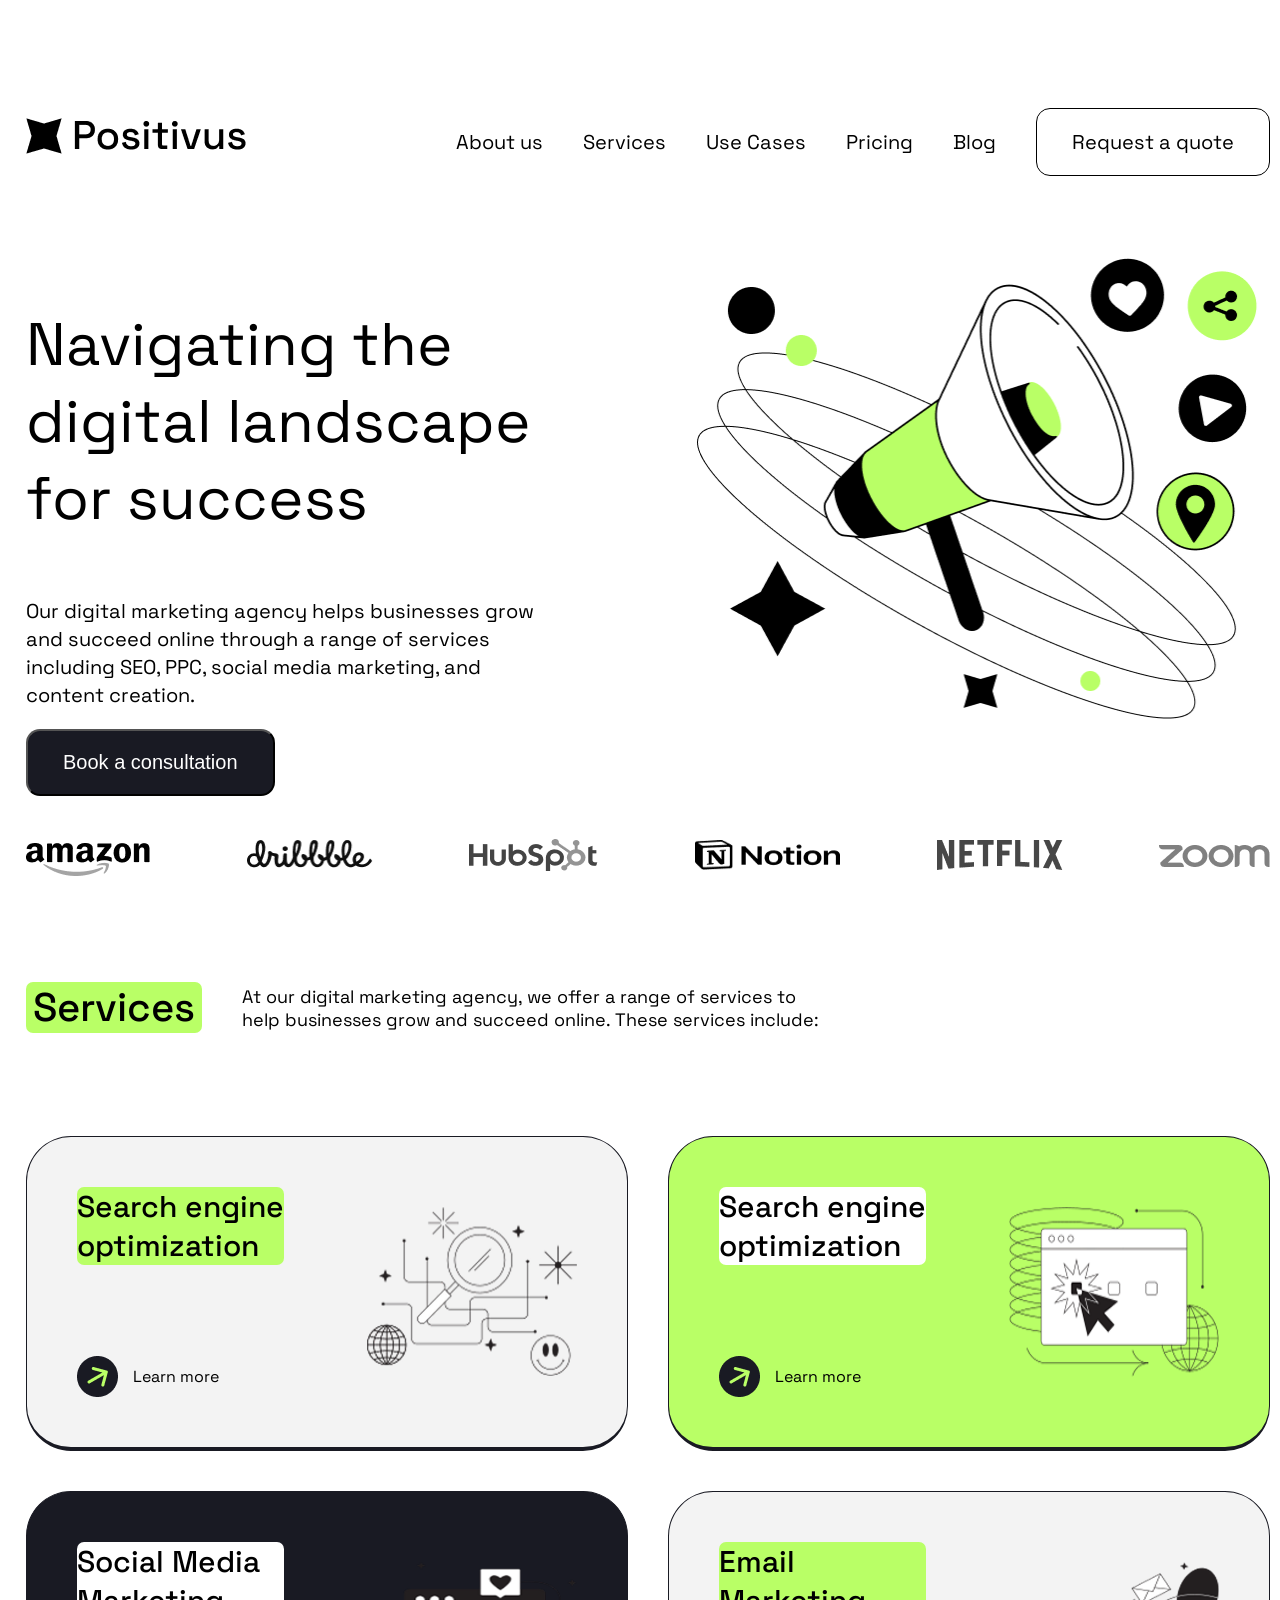
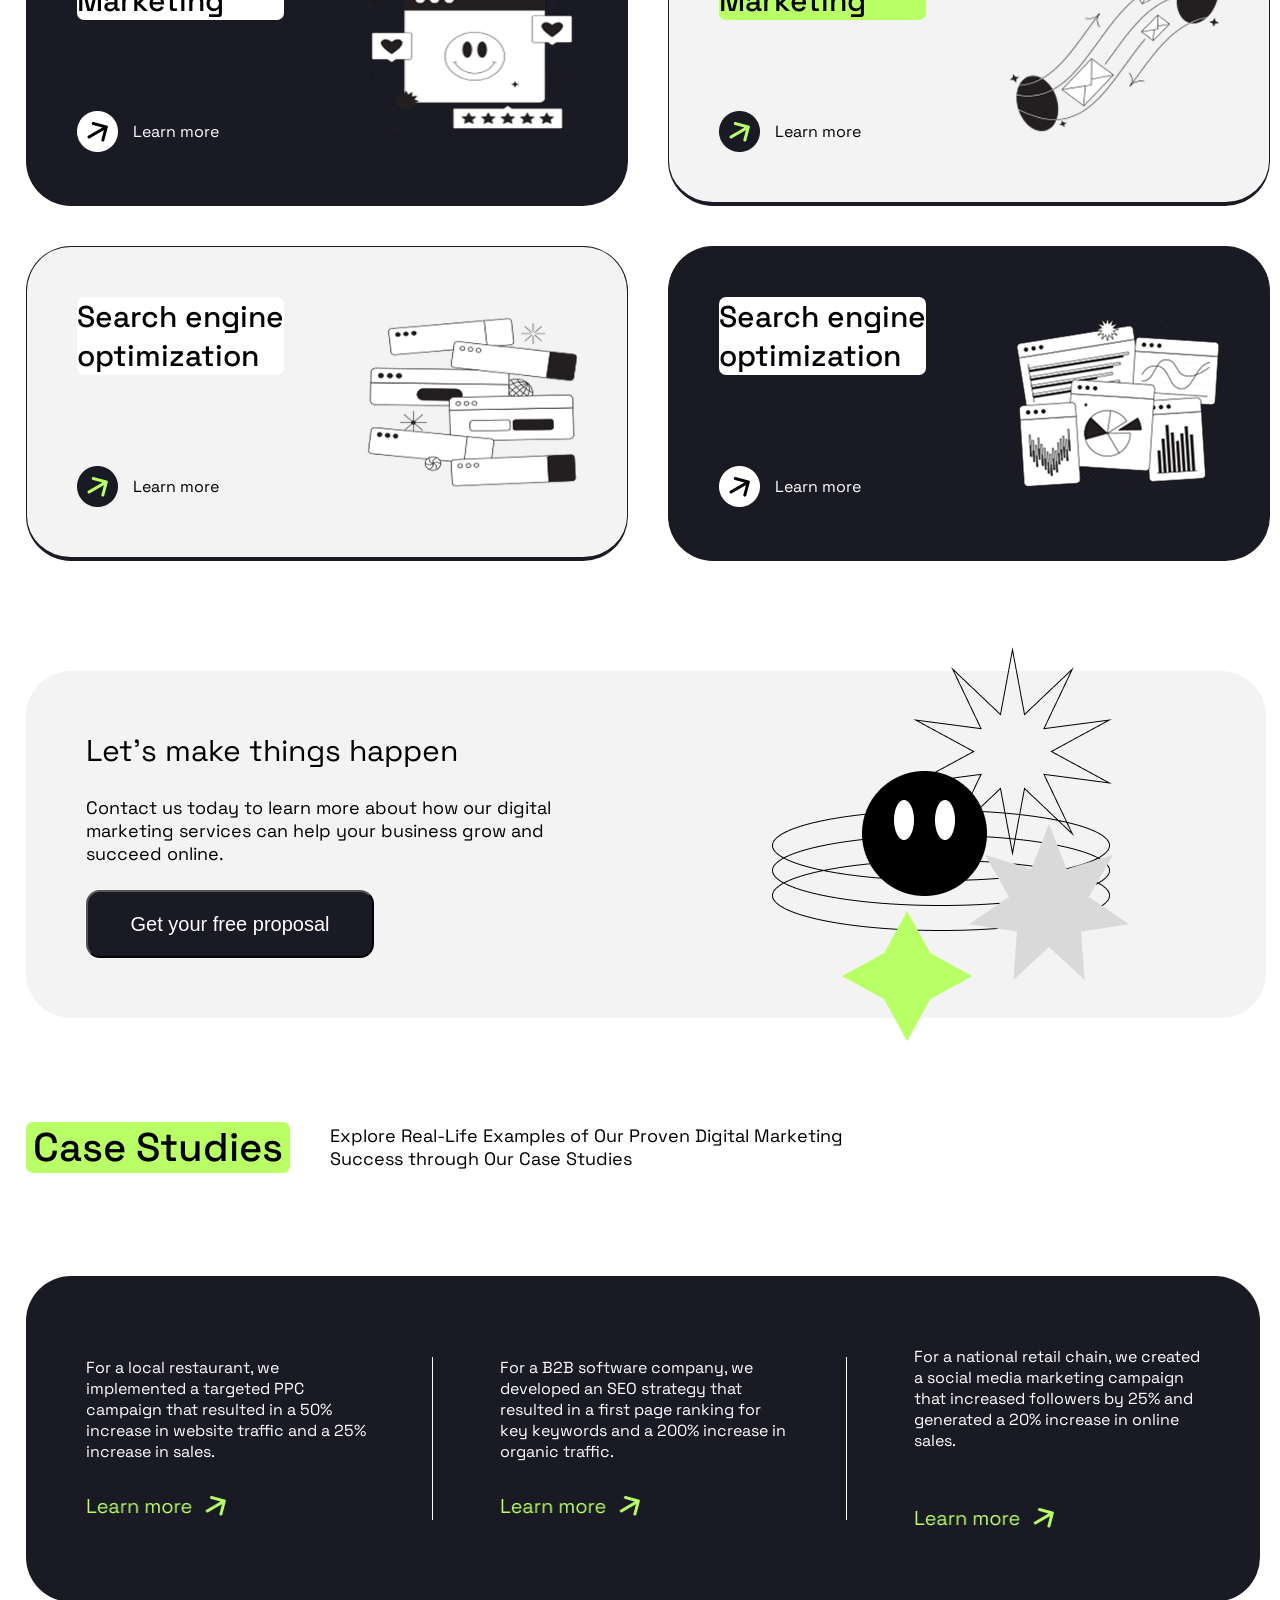
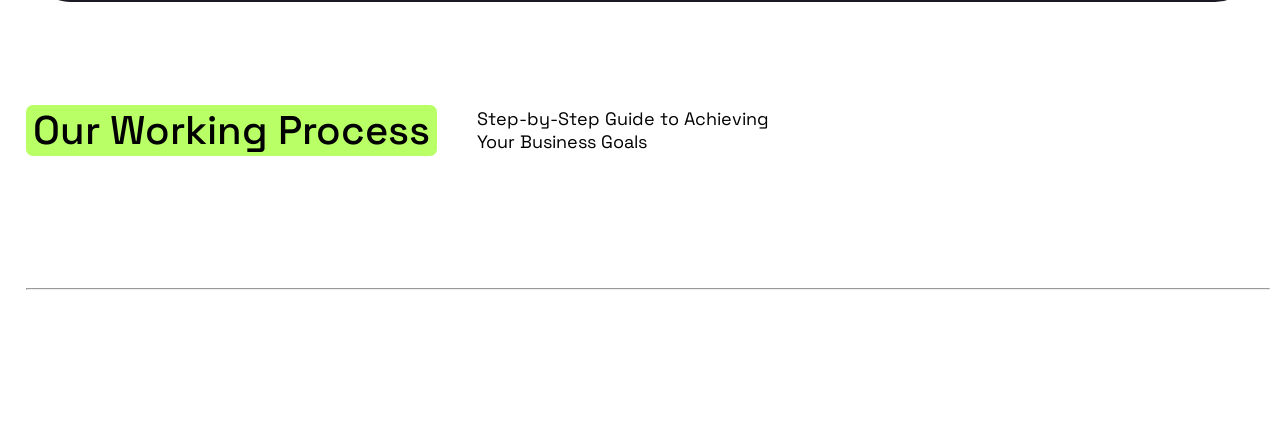
==== MODULO2/HTMLCSS/week2/index.html @ 68e57842 "html" ====
<!DOCTYPE html>
<html lang="en">

<head>
    <meta charset="UTF-8" />
    <meta name="viewport" content="width=device-width, initial-scale=1.0" />
    <title>Document</title>
    <link rel="stylesheet" href="./styles.css" />
    <link rel="preconnect" href="https://fonts.googleapis.com" />
    <link rel="preconnect" href="https://fonts.gstatic.com" crossorigin />
    <link
        href="https://fonts.googleapis.com/css2?family=Cinzel:wght@400..900&family=Delius&family=Montserrat:ital,wght@0,100..900;1,100..900&family=Nunito:ital,wght@0,200..1000;1,200..1000&family=Space+Grotesk:wght@300..700&display=swap"
        rel="stylesheet" />
</head>

<body>
    <div class="container">
        <header class="header">
            <img class="logo" src="./assets/logo1.png" alt="logo" />
            <nav class="navbar">
                <a class="link">About us</a>
                <a class="link">Services</a>
                <a class="link">Use Cases</a>
                <a class="link">Pricing</a>
                <a class="link">Blog</a>
                <a class="link link__button">Request a quote</a>
            </nav>
        </header>

        <main>

          </section>
            <section class="sectionFirst">
                <article class="sectionFirst__article">
                    <h1 class="sectionFirst__h1">
                        Navigating the digital landscape for success
                    </h1>
                    <p class="sectionFirst__p">
                        Our digital marketing agency helps businesses grow and succeed online through a range of
                        services
                        including SEO, PPC, social media marketing, and content creation.
                    </p>
                    <button class="sectionFirst__button" />
                    Book a consultation
                    </button>
                </article>
                <img class="sectionFirst__img" src="./assets/img_article.png" alt="img article" />
            </section>

            <section class="sectionSecond">
              <img class="sectionSecond__img1" src="./assets/Amazonlogo.png" alt="">
              <img class="sectionSecond__img2" src="./assets/dribbbleLogo.png" alt="">
              <img class="sectionSecond__img3" src="./assets/HubSPot.png" alt="">
              <img class="sectionSecond__img4" src="./assets/Motion.png" alt="">
              <img class="sectionSecond__img5" src="./assets/Netflix.png" alt="">
              <img class="sectionSecond__img6" src="./assets/ZOom.png" alt="">
            </section>

            <section class="sectionThird">
              <h2 class="sectionThird__h2">Services</h2>
              <p class="sectionThird__p">At our digital marketing agency, we offer a range of services to help businesses grow and succeed online. These services include:</p>
            </section>

            <section class="sectionFourth">
                <div class="sectionFourth_line1">
                    <article class="sectionFourth__card">
                        <div class="sectionFourth__left">
                            <div class="sectionFourth__h3">
                                Search engine optimization
                            </div>

                            <a class="sectionFourth__a">
                                <img src="./assets/Icon1.png" alt="icon link" />
                                <label>
                                    Learn more
                                </label>
                            </a>
                        </div>

                        <img class="sectionFourth__img" src="./assets/tokyo.png" alt="img card" />
                    </article>
                    <article class="sectionFourth__card sectionFourth__card2">
                        <div class="sectionFourth__left">
                            <div class="sectionFourth__h3 sectionFourth_h3_white">
                                Search engine optimization
                            </div>

                            <a class="sectionFourth__a">
                                <img src="./assets/Icon1.png" alt="icon link" />
                                <label>
                                    Learn more
                                </label>
                            </a>
                        </div>

                        <img class="sectionFourth__img" src="./assets/tokyo2.png" alt="img card" />
                    </article>

                </div>
                                <div class="sectionFourth_line1">
                    <article class="sectionFourth__card sectionFourth__card3">
                        <div class="sectionFourth__left">
                            <div class="sectionFourth__h3 sectionFourth_h3_white">
                                Social Media Marketing 
                            </div>
                            <a class="sectionFourth__a">
                                <img src="./assets/Icon2.png" alt="icon link" />
                                <label class="sectionFourth_label">
                                    Learn more
                                </label>
                            </a>
                        </div>

                        <img class="sectionFourth__img" src="./assets/tokyo3.png" alt="img card" />
                    </article>
                    <article class="sectionFourth__card">
                        <div class="sectionFourth__left">
                            <div class="sectionFourth__h3">
                                Email Marketing
                            </div>

                            <a class="sectionFourth__a">
                                <img src="./assets/Icon1.png" alt="icon link" />
                                <label>
                                    Learn more
                                </label>
                            </a>
                        </div>

                        <img class="sectionFourth__img" src="./assets/tokyo4.png" alt="img card" />
                    </article>

                </div>
                                <div class="sectionFourth_line1">
                    <article class="sectionFourth__card ">
                        <div class="sectionFourth__left">
                            <div class="sectionFourth__h3 sectionFourth_h3_white">
                                Search engine optimization
                            </div>

                            <a class="sectionFourth__a">
                                <img src="./assets/Icon1.png" alt="icon link" />
                                <label>
                                    Learn more
                                </label>
                            </a>
                        </div>

                        <img class="sectionFourth__img" src="./assets/tokyo5.png" alt="img card" />
                    </article>
                    <article class="sectionFourth__card sectionFourth__card3">
                        <div class="sectionFourth__left">
                            <div class="sectionFourth__h3 sectionFourth_h3_white ">
                                Search engine optimization
                            </div>

                            <a class="sectionFourth__a">
                                <img  src="./assets/Icon2.png" alt="icon link" />
                                <label class="sectionFourth_label">
                                    Learn more
                                </label>
                            </a>
                        </div>

                        <img class="sectionFourth__img" src="./assets/tokyo6.png" alt="img card" />
                    </article>
                </div>
            </section>
            <section class="sectionFifth">
              <article class="sectionFifth__article">
                <div class="sectionFifth__left">
                  <div class="sectionFifth__h3">Let’s make things happen</div>
                  <p class="sectionFifth__p">Contact us today to learn more about how our digital marketing services can help your business grow and succeed online.</p>
                  <button class="sectionFifth__button">Get your free proposal</button>
                </div>
                <img class="sectionFifth__img" src="./assets/Illustration.png" alt="">
              </article>
            </section>

            <section class="sectionThird">
              <h2 class="sectionThird__h2">Case Studies</h2>
              <p class="sectionThird__p">Explore Real-Life Examples of Our Proven Digital Marketing Success through Our Case Studies</p>
            </section>

            <section class="sectionSeventh">
                <div class="sectionSeventh__left">
                  <p class="sectionSeventh__p" >For a local restaurant, we implemented a targeted PPC campaign that resulted in a 50% increase in website traffic and a 25% increase in sales.</p>
                  <img class="sectionSeventh__img" src="./assets/Link.png" alt="">
                </div>

                <div class="sectionSeventh__mid">
                  <p class="sectionSeventh__p" >For a B2B software company, we developed an SEO strategy that resulted in a first page ranking for key keywords and a 200% increase in organic traffic.</p>
                  <img class="sectionSeventh__img" src="./assets/Link.png" alt="">
                </div>

                <div class="sectionSeventh__right">
                  <p class="sectionSeventh__p" >For a national retail chain, we created a social media marketing campaign that increased followers by 25% and generated a 20% increase in online sales.</p>
                    <img class="sectionSeventh__img" src="./assets/Link.png" alt="">
                </div>
            </section>

            <section class="sectionEight">
              <h2 class="sectionEight__h2">Our Working Process </h2>
              <p class="sectionEight__p">Step-by-Step Guide to Achieving Your Business Goals</p>
            </section>

            <section class="sectionNinth">
              <article class="sectionNinth__1">
                <div>
                  <p></p>
                  <p></p>
                  <img src="" alt="">
                </div>
                <hr>
                <p></p>
              </article>

              <article class="sectionNinth__2">
                  <p></p>
                  <p></p>
                  <img src="" alt="">
                </div>
              </article>

              <article class="sectionNinth__2">
                  <p></p>
                  <p></p>
                  <img src="" alt="">
                </div>
              </article>

              <article class="sectionNinth__2">
                  <p></p>
                  <p></p>
                  <img src="" alt="">
                </div>                
              </article>

              <article class="sectionNinth__2">
                  <p></p>
                  <p></p>
                  <img src="" alt="">
                </div>
              </article>

              <article class="sectionNinth__2">
                  <p></p>
                  <p></p>
                  <img src="" alt="">
                </div>
              </article>
            </section>

        </main>
    </div>
</body>

</html>
---- MODULO2/HTMLCSS/week2/styles.css ----
body {
  padding: 100px 0 100px 0;
  font-family: "Space Grotesk", sans-serif;
  width: 100%;
  display: flex;
  justify-content: center;
}

.section1 {
  display: flex;
  justify-content: space-around; /* flex-direction: column-reverse; */
  align-items: center;
  gap: 5px;
  background-color: bisque;
  height: 200px;
  width: 100%;
  flex-wrap: wrap;
}

.article {
  height: 60px;
  width: 80px;
  background-color: blue;
  /* margin-right: 5px; */
}

.header {
  display: flex;
  justify-content: space-between;
  margin-bottom: 70px;
}

.logo {
  height: 56px;
  width: 220px;
}

.navbar {
  display: flex;
  align-items: center;
  gap: 40px;
}

.link {
  font-size: 20px;
  font-family: "Space Grotesk", sans-serif;
}

.link:hover{
  opacity: .8;
  cursor: pointer;
}

.link__button {
  border: 1px solid black;
  padding: 20px 35px;
  border-radius: 14px;
}

.link__button:hover{
  opacity: .5;
  cursor: pointer;
}

.sectionFirst {
  display: flex;
  justify-content: space-between;
  margin-bottom: 70px;
}

.sectionFirst__article {
  width: 531px;
  height: 481px;
}

.sectionFirst__img {
  width: 600px;
  height: 515px;
}

.sectionFirst__h1 {
  font-size: 60px;
  font-weight: 400;
}

.sectionFirst__p {
  font-size: 20px;
  line-height: 28px;
}

.sectionFirst__button {
  background-color: #191a23;
  padding: 20px 35px;
  border-radius: 14px;
  color: #ffffff;
  font-size: 20px;
}

.sectionFirst__button:hover {
  opacity: 0.8;
  cursor: pointer;
}

.sectionSecond {
  display: flex;
  justify-content: space-between;
  margin-bottom: 70px;
  align-items: center;
  filter: grayscale(100%);
}

.sectionSecond__img1 {
  width: 125px;
  height: 48px;
}
.sectionSecond__img2 {
  width: 126px;
  height: 48px;
}
.sectionSecond__img3 {
  width: 129px;
  height: 48px;
}
.sectionSecond__img4 {
  width: 146px;
  height: 30px;
}
.sectionSecond__img5 {
  width: 126px;
  height: 30px;
}
.sectionSecond__img6 {
  width: 111px;
  height: 48px;
}

.sectionThird{
  display: flex;
  align-items: center;
  margin-bottom: 70px;
  gap: 40px;
} 
.sectionThird__h2{
  background-color: #b9ff66;
  font-size: 40px;
  border-radius: 7px;
  padding: 0px 7px;
  font-weight: 500;
}

.sectionThird__p{
  width: 580px;
  font-size: 18px;
}

.sectionFourth{
  padding-bottom: 70px;
}

.sectionFourth__card {
  width: 500px;
  height: 210px;
  background-color: #f3f3f3;
  border-radius: 45px;
  padding: 50px;
  display: flex;
  justify-content: space-between;
  border: #191a23 solid 1px;
  border-bottom: #191a23 4px solid;
}

.sectionFourth__h3 {
  font-size: 30px;
  background-color: #b9ff66;
  width: 207px;
  font-weight: 500;
  display: flex;
  align-items: start;
  flex-direction: column;
}

.sectionFourth__img {
  width: 210px;
  height: 170px;
  padding-top: 20px;
}

.sectionFourth__left {
  display: flex;
  flex-direction: column;
  justify-content: space-between;
}

.sectionFourth__a {
  display: flex;
  align-items: center;
  gap: 15px;
}

.sectionFourth_line1 {
  display: flex;
  gap: 40px;
  margin-bottom: 40px;
}

.sectionFourth__card2 {
  background-color: #b9ff66;
}
.sectionFourth__card3{
    background-color: #191a23;
}
.sectionFourth__h3{
  border-radius: 7px;

}

.sectionFourth_h3_white{
  background-color: #ffffff;

}
.sectionFourth_label{
  color: white;
}

.sectionFifth__article{
  display: flex;
  width: 1240px;
  height: 347px;
  background-color: #f3f3f3;
  border-radius: 45px;
  justify-content: space-between;
  align-items: center;
  margin-bottom: 70px;
}

.sectionFifth__left{
  display: flex;
  width: 500px;
  height: 227px;
  padding-left: 60px;
  flex-direction: column;
  justify-content: space-between;
}

.sectionFifth__h3{
  font-size: 30px;
}

.sectionFifth__p{
  font-size: 18px;
}

.sectionFifth__button{
  background-color: #191a23;
  padding: 20px 35px;
  border-radius: 14px;
  color: #ffffff;
  font-size: 20px;
  width: 288px;
  height: 68px;
}

.sectionFifth__img{
  padding-right: 135px;
}

.sectionSeventh{
  display: flex;
  width: 1114px;
  height: 186px;
  background-color: #191a23;
  border-radius: 45px;
  justify-content: space-between;
  align-items: center;
  margin-bottom: 70px;
  padding: 70px 60px;
}

.sectionSeventh__left{
  display: flex;
  flex-direction: column;
  justify-content: space-between;
  width: 286px;
  height: 163px;
  color: #ffffff;
  padding-right: 60px;
  border-right: 1px solid #ffffff;
}

.sectionSeventh__mid{
  display: flex;
  flex-direction: column;
  justify-content: space-between;
  width: 286px;
  height: 163px;
  color: #ffffff;
  padding-left: 60px;
  padding-right: 60px;
  border-right: 1px solid #ffffff;
}

.sectionSeventh__right{
  display: flex;
  flex-direction: column;
  justify-content: space-between;
  width: 286px;
  height: 186px;
  color: #ffffff;
  padding-left: 60px;
}

.sectionSeventh__p{
  padding: 0px;
  margin: 0px;
}

.sectionSeventh__img{
  width: 140px;
  height: 28px;
}

.sectionEight{
  display: flex;
  align-items: center;
  margin-bottom: 70px;
  gap: 40px;
} 
.sectionEight__h2{
  background-color: #b9ff66;
  font-size: 40px;
  border-radius: 7px;
  padding: 0px 7px;
  font-weight: 500;
}

.sectionEight__p{
  width: 292px;
  font-size: 18px;
}
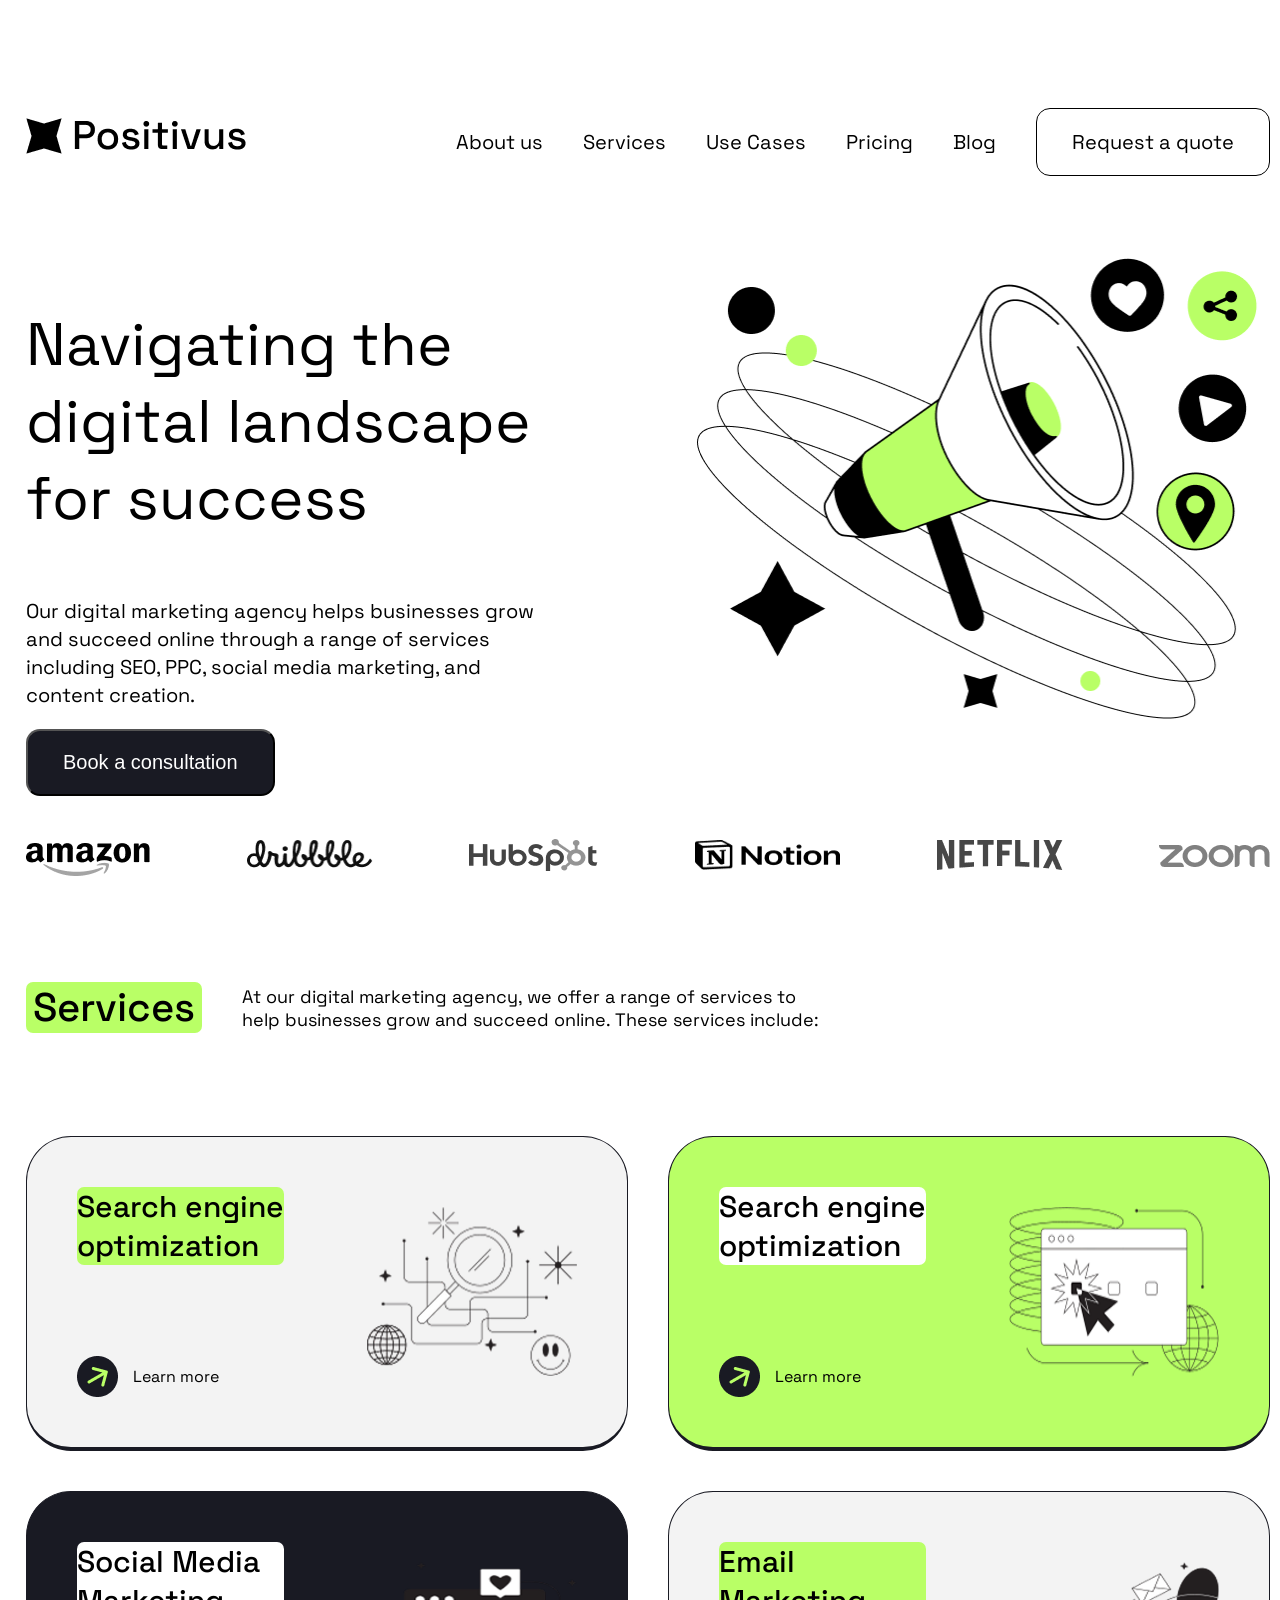
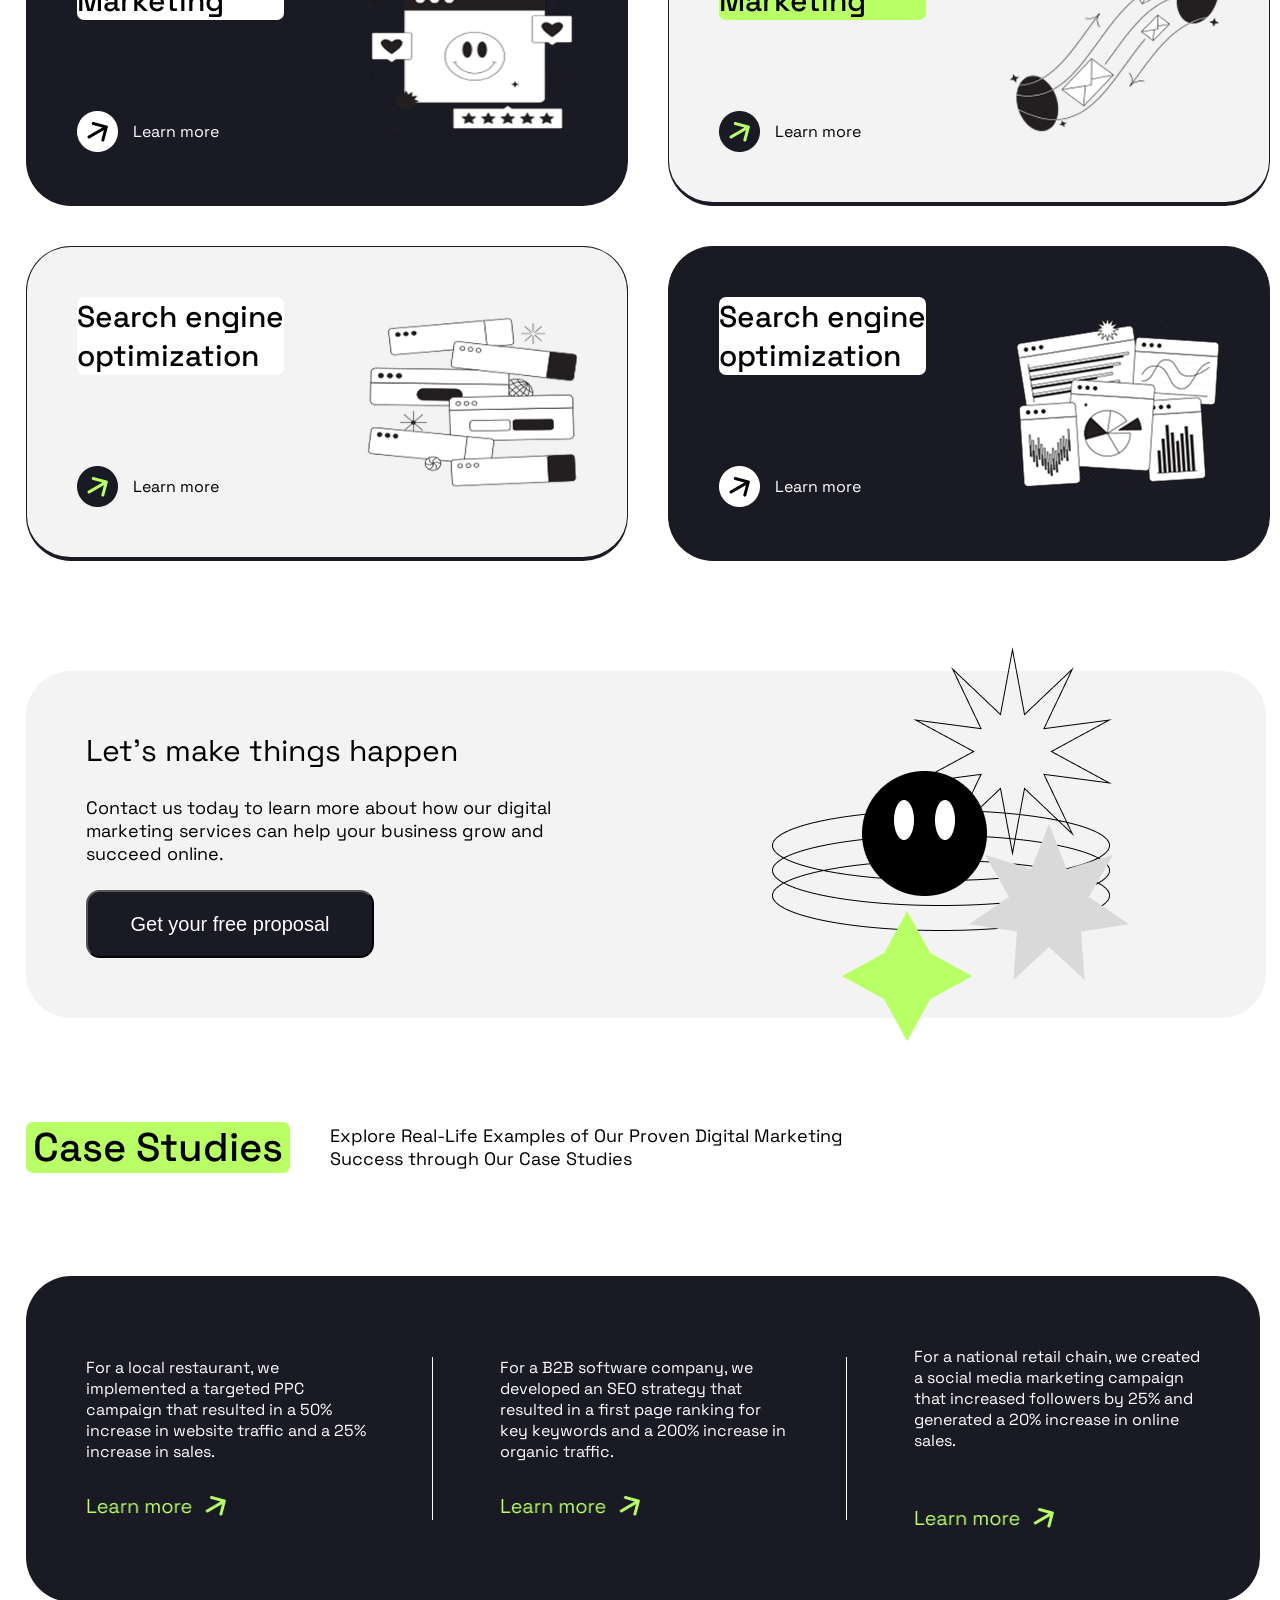
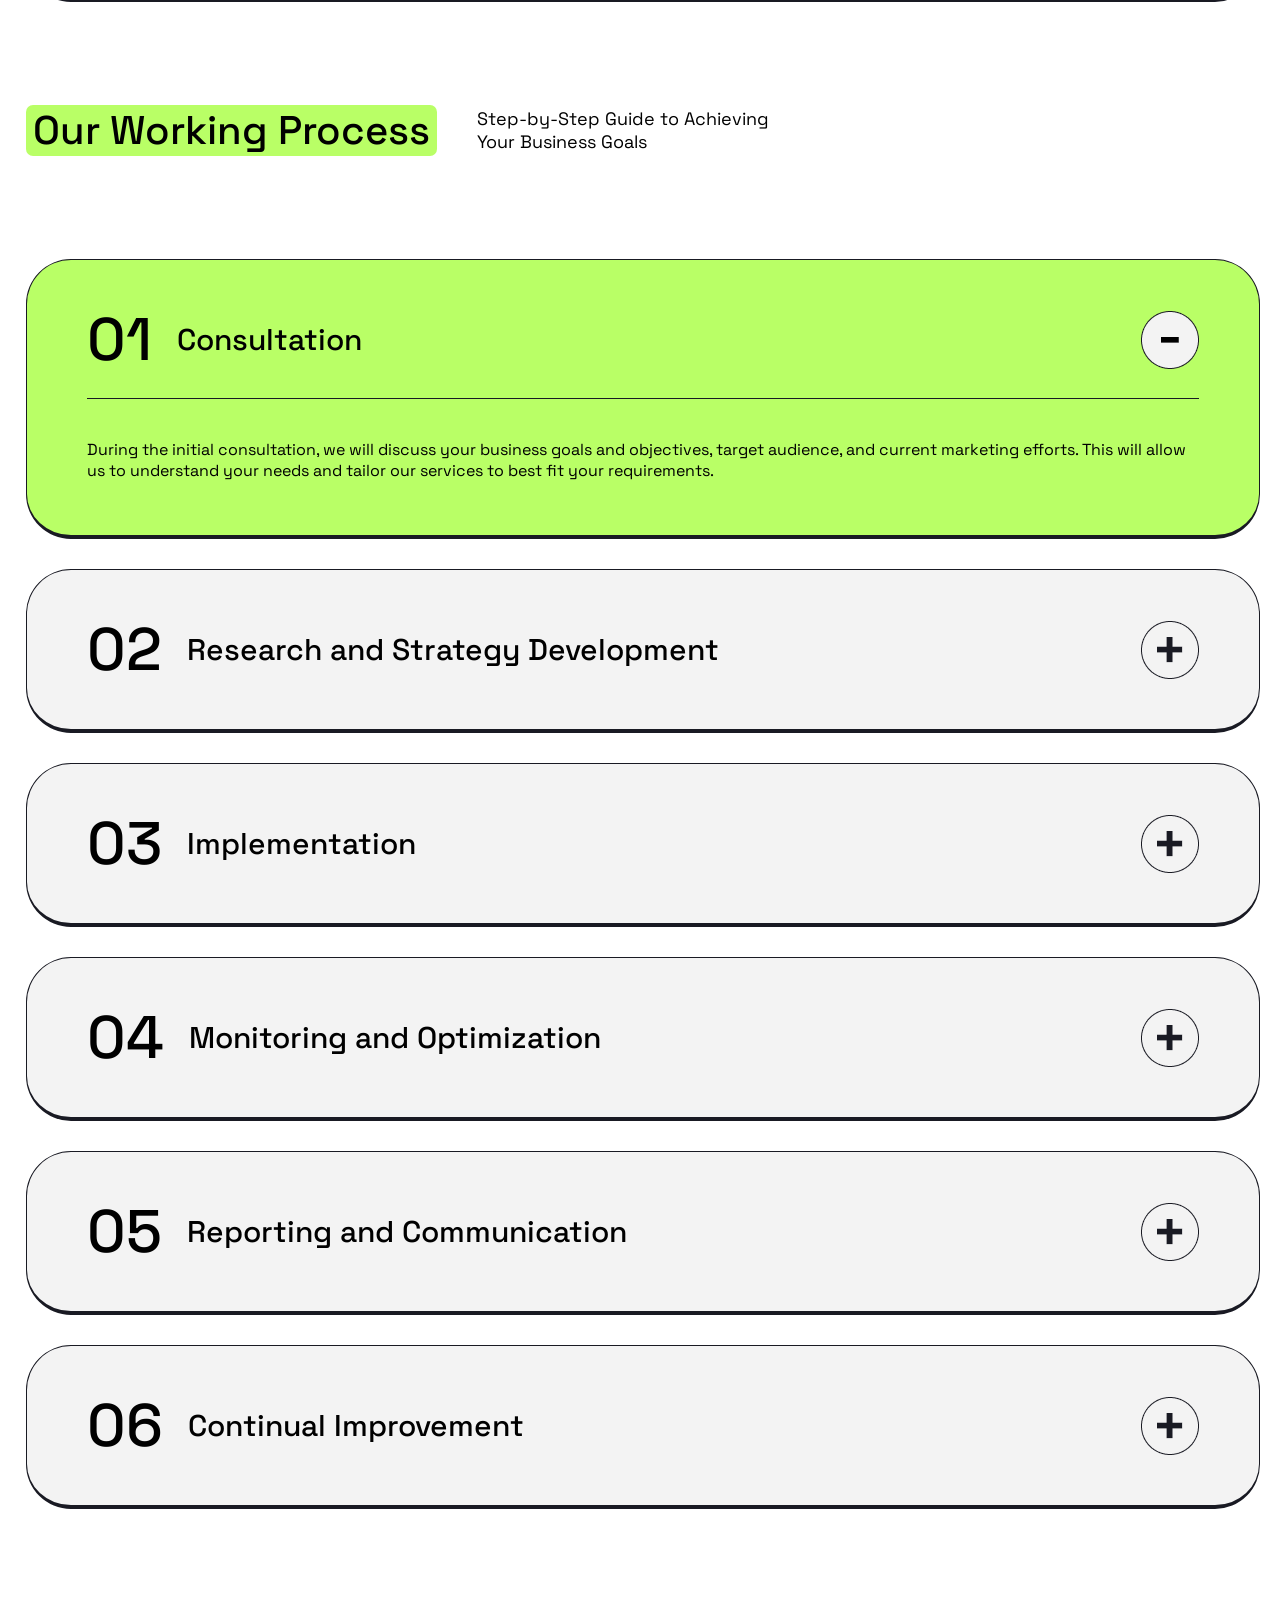
==== commit e271748a: "html/css 2part" ====
--- a/MODULO2/HTMLCSS/week2/index.html
+++ b/MODULO2/HTMLCSS/week2/index.html
@@ -97,7 +97,7 @@
                     </article>
 
                 </div>
-                                <div class="sectionFourth_line1">
+                <div class="sectionFourth_line1">
                     <article class="sectionFourth__card sectionFourth__card3">
                         <div class="sectionFourth__left">
                             <div class="sectionFourth__h3 sectionFourth_h3_white">
@@ -131,7 +131,7 @@
                     </article>
 
                 </div>
-                                <div class="sectionFourth_line1">
+                <div class="sectionFourth_line1">
                     <article class="sectionFourth__card ">
                         <div class="sectionFourth__left">
                             <div class="sectionFourth__h3 sectionFourth_h3_white">
@@ -205,50 +205,68 @@
             </section>
 
             <section class="sectionNinth">
-              <article class="sectionNinth__1">
-                <div>
-                  <p></p>
-                  <p></p>
-                  <img src="" alt="">
-                </div>
-                <hr>
-                <p></p>
-              </article>
-
-              <article class="sectionNinth__2">
-                  <p></p>
-                  <p></p>
-                  <img src="" alt="">
-                </div>
-              </article>
-
-              <article class="sectionNinth__2">
-                  <p></p>
-                  <p></p>
-                  <img src="" alt="">
-                </div>
-              </article>
-
-              <article class="sectionNinth__2">
-                  <p></p>
-                  <p></p>
-                  <img src="" alt="">
-                </div>                
-              </article>
-
-              <article class="sectionNinth__2">
-                  <p></p>
-                  <p></p>
-                  <img src="" alt="">
-                </div>
-              </article>
-
-              <article class="sectionNinth__2">
-                  <p></p>
-                  <p></p>
-                  <img src="" alt="">
-                </div>
-              </article>
+                <div class="sectionNinth__article">
+                    <article class="sectionNinth__article1">
+                        <div class="sectionNinth__article1__1">
+                            <div class="sectionNinth__left">
+                                <p class="sectionNinth__p">01</p>
+                                <p class="sectionNinth__p2">Consultation</p>
+                            </div>
+                            <img src="./assets/Plus icon.png" alt="">
+                        </div>
+                        <p class="sectionNinth__p3">During the initial consultation, we will discuss your business goals and objectives, target audience, and current marketing efforts. This will allow us to understand your needs and tailor our services to best fit your requirements.</p>
+                    </article>
+
+                    <article class="sectionNinth__article2">
+                        <div class="sectionNinth__article2__2">
+                            <div class="sectionNinth__left">
+                                <p class="sectionNinth__p">02</p>
+                                <p class="sectionNinth__p2">Research and Strategy Development</p>
+                            </div>
+                            <img src="./assets/Plus icon2.png" alt="">
+                        </div>
+                    </article>
+
+                    <article class="sectionNinth__article2">
+                        <div class="sectionNinth__article2__2">
+                            <div class="sectionNinth__left">
+                                <p class="sectionNinth__p">03</p>
+                                <p class="sectionNinth__p2">Implementation</p>
+                            </div>
+                            <img src="./assets/Plus icon2.png" alt="">
+                        </div>
+                    </article>
+
+                    <article class="sectionNinth__article2">
+                        <div class="sectionNinth__article2__2">
+                            <div class="sectionNinth__left">
+                                <p class="sectionNinth__p">04</p>
+                                <p class="sectionNinth__p2">Monitoring and Optimization</p>
+                            </div>
+                            <img src="./assets/Plus icon2.png" alt="">
+                        </div>
+                    </article>
+
+                    <article class="sectionNinth__article2">
+                        <div class="sectionNinth__article2__2">
+                            <div class="sectionNinth__left">
+                                <p class="sectionNinth__p">05</p>
+                                <p class="sectionNinth__p2">Reporting and Communication</p>
+                            </div>
+                            <img src="./assets/Plus icon2.png" alt="">
+                        </div>
+                    </article>
+
+                    <article class="sectionNinth__article2">
+                        <div class="sectionNinth__article2__2">
+                            <div class="sectionNinth__left">
+                                <p class="sectionNinth__p">06</p>
+                                <p class="sectionNinth__p2">Continual Improvement</p>
+                            </div>
+                            <img src="./assets/Plus icon2.png" alt="">
+                        </div>
+                    </article>
+              </div>
             </section>
 
         </main>
--- a/MODULO2/HTMLCSS/week2/styles.css
+++ b/MODULO2/HTMLCSS/week2/styles.css
@@ -338,3 +338,80 @@
   font-size: 18px;
 }
 
+.sectionNinth{
+  width: 1234px;
+  display: flex;
+  flex-direction: column;
+  gap: 30px;
+}
+
+.sectionNinth__article{
+  display: flex;
+  flex-direction: column;
+  gap: 30px;
+}
+
+.sectionNinth__article1{
+  height: 193px;
+  background-color: #b9ff66;
+  border-radius: 45px;
+  padding: 41px 60px;
+  border: #191a23 solid 1px;
+  border-bottom: #191a23 4px solid; 
+}
+
+.sectionNinth__article1__1{
+  display: flex;
+  justify-content: space-between;
+  align-items: center;
+  border-bottom:#191a23 1px solid;
+  padding-bottom: 20px;
+}
+
+.sectionNinth__article2{
+  height: 77px;
+  background-color: #f3f3f3;
+  border-radius: 45px;
+  padding: 41px 60px;
+  border: #191a23 solid 1px;
+  border-bottom: #191a23 4px solid; 
+}
+
+.sectionNinth__article2__2{
+  display: flex;
+  justify-content: space-between;
+  align-items: center;
+}
+
+.sectionNinth__left{
+  width: 702px;
+  height: 77px;
+  display: flex;
+  gap:25px;
+}
+
+.sectionNinth__p{
+  font-size: 60px;
+  font-weight: 500;
+  margin: 0px;
+  border: 0px;
+  padding: 0px;
+}
+
+.sectionNinth__p2{
+  display: flex;
+  font-size: 30px;
+  font-weight: 500;  
+  padding: 0px;
+  margin: 0px;
+  align-items: center;
+}
+
+.sectionNinth__p3{
+  width: 1114px;
+  height: 60px;
+  padding: 0;
+  margin: 0px;
+  font-size: 16px;
+  margin-top: 40px;
+}
